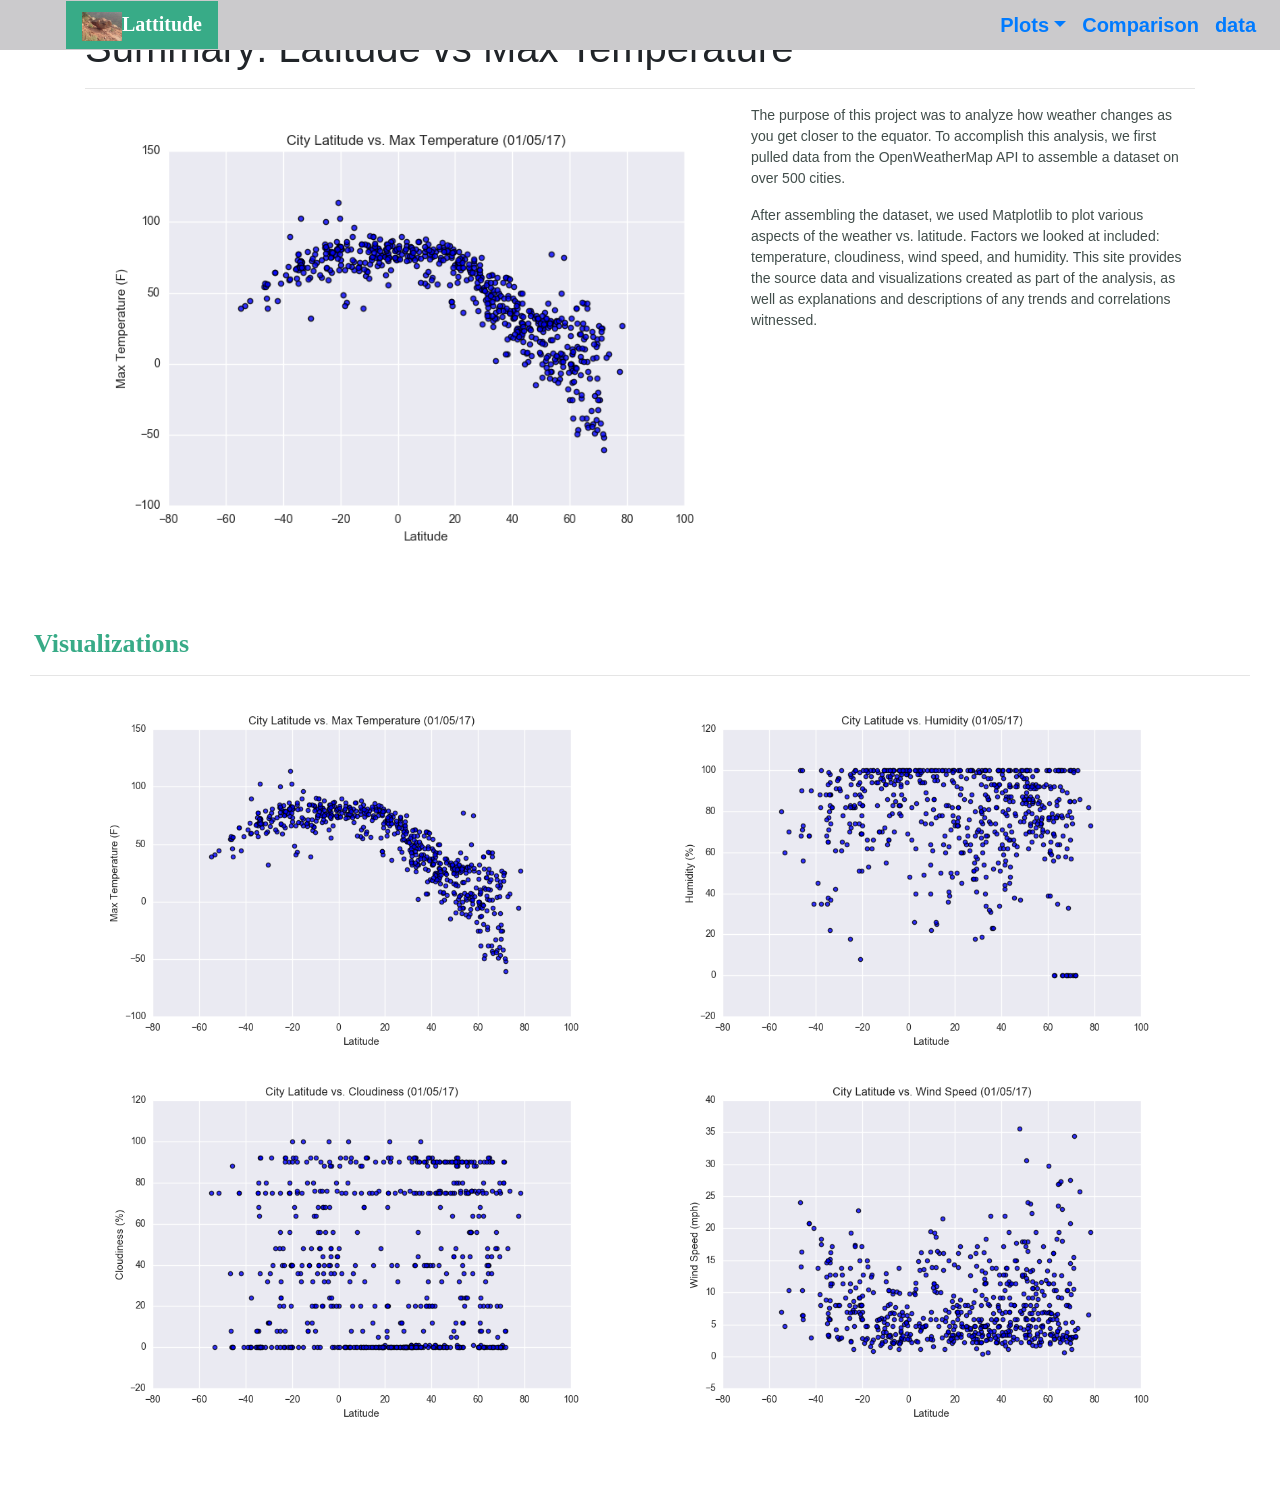
==== index.html @ 439bf43c "file formate updated" ====
<!DOCTYPE html>
<html>
<head>
  <meta charset="UTF-8">
  <meta name="viewport" content="width=device-width, initial-scale=1"> 
  <meta http-equiv="X-UA-Compatible" content="ie=edge">
  <title>WebVisualizations</title>
  <link rel="stylesheet" href="https://maxcdn.bootstrapcdn.com/bootstrap/4.0.0/css/bootstrap.min.css" integrity="sha384-Gn5384xqQ1aoWXA+058RXPxPg6fy4IWvTNh0E263XmFcJlSAwiGgFAW/dAiS6JXm" crossorigin="anonymous">
  <link rel="stylesheet" href="https://maxcdn.bootstrapcdn.com/bootstrap/4.4.1/css/bootstrap.min.css">
  <script src="https://ajax.googleapis.com/ajax/libs/jquery/3.4.1/jquery.min.js"></script>
  <script src="https://cdnjs.cloudflare.com/ajax/libs/popper.js/1.16.0/umd/popper.min.js"></script>
  <script src="https://maxcdn.bootstrapcdn.com/bootstrap/4.4.1/js/bootstrap.min.js"></script> 
	<link rel="stylesheet" type="text/css" href="style.css">
​
</head>

<body>
    <div class="navigation">
      <nav class="navbar fixed-top navbar-expand-lg">
          <a class="navbar-brand" href="index.html"><img src="IMG-1922 (3).jpg" alt="Logo" style="width:40px;">Lattitude</a>
          <button class="navbar-toggler border" type="button" data-toggle="collapse" data-target="#navbarNavDropdown" aria-controls="navbarNavDropdown" aria-expanded="false" aria-label="Toggle navigation">
            <span class="navbar-toggler-icon"></span>
          </button>
    <!--collect the nav bars-->
    <div class="collapse navbar-collapse" id="navbarNavDropdown">
      <ul class="navbar-nav ml-auto">
        <li class="nav-item dropdown">
          <a href="#" class="nav-link dropdown-toggle" data-toggle="dropdown" id="navbarDropdownMenuLink" role="button" aria-haspopup="true" aria-expanded="false">Plots</a>
            <div class="dropdown-menu" aria-labelledby="navbarDropdownMenuLink">
            <a class="dropdown-item" href="temp1.html">Max Temperature</a>
            <a class="dropdown-item" href="humidity.html">Humidity</a>
            <a class="dropdown-item" href="cloudiness.html">Cloudiness</a>
            <a class="dropdown-item" href="wind.html">Wind Speed</a>
          </div>
        </li>
        <li class="nav-item">
          <a class="nav-link" href="comparison.html">Comparison</a>
       </li>
        <li class="nav-item">
          <a class="nav-link" href="data.html">data</a>
        </li>
      </ul>
    </div>
      </nav>
    </div>
    <!--END OF NAV BAR-->
    <!--strat of the container-->
    <div class ="container">
      <div class="row">
        <div class="col-log-7 col-md-12">
          <div class="description-contenet">
            <h1 class="desciption-head"> Summary: Latitude vs Max Temperature </h1>
            <hr>
            <img src="Resources/assets/images/Fig1.png" alt="Latitude vs Max Temperature" class="description-image">
            
              <p>The purpose of this project was to analyze how weather changes as you get closer to the equator. To accomplish this analysis,
               we first pulled data from the OpenWeatherMap API to assemble a dataset on over 500 cities.</p>
              <p>After assembling the dataset, we used Matplotlib to plot various aspects of the weather vs. latitude. Factors we 
              looked at included: temperature, cloudiness, wind speed, and humidity. This site provides the source 
              data and visualizations created as part of the analysis, as well as explanations and descriptions of any trends and correlations witnessed.</p>
          
          </div>
        </div>
      </div>
    </div>
  </div>

<section id="imageNav-area">
  <div class="imageNav-content">
    <h2 class="imageNav-header">Visualizations</h2>
    <hr />
    <div class="container">
<div class="row">
<div class="col-6">
          <a href="temp.html">
    <img src="Resources/assets/images/Fig1.png" alt="Latitude vs. Max Temperature", title="Latitude vs. Max Temperature" class="imageNav-photo">
  </a>
</div>
<div class="col-6">
          <a href="humidity.html">
    <img src="Resources/assets/images/Fig2.png" alt="Latitude vs. Humidity", title="Latitude vs. Humidity" class="imageNav-photo">
    </a>
          </div>
<div class="col-6">
          <a href="cloudiness.html">
    <img src="Resources/assets/images/Fig3.png" alt="Latitude vs. Cloudiness", title="Latitude vs. Cloudiness", class="imageNav-photo">
  </a>
</div>
<div class="col-6">
          <a href="wind.html">
    <img src="Resources/assets/images/Fig4.png" alt="Latitude vs. Wind Speed", title="Latitude vs. Wind Speed", class="imageNav-photo">
  </a>
</div>
      </div>
</div>
  </div>
</section>
</body>
</html>
---- style.css ----
style.css



body{
    background-color: #EDEDED; 
}

.navbar{
    max-height: 50px; 
	background-color: #cbcacc; 
	font-size: 20px; 
	margin-right: auto;
	font-weight: bold;
}

.navigation .navbar-brand{
	color: white; 
	margin-left: 50px; 
	padding: inherit; 
	font-weight: bold; 
	background-color: #38ab87;
	font-family: Georgia, Times, "Times New Roman", serif;
}

.dropdown-item{
	color: #30615c; 
	font-weight: bold;
	font-size: 15;
}

.dropdown-menu .dropdown-item:hover, .dropdown-menu .dropdown-item:active{
    background-color:#adc7c4; 
}

.nav-link:hover{
    background-color:#adc7c4;
}
.title {
	color: #38ab87;;
}

/* Media Queries */
@media (max-width: 991.98px){
.navbar-expand-lg{
	background-color: #38ab87;
}
.navbar{
    max-height: none; 
    padding: inherit;
}
.navbar div{
    margin: inherit; 
    background-color: white;  
}
.navbar-brand{
    padding: 10px; 
}

button{
    margin-left: auto; 
}

button:focus {
    outline: 1px dotted;
}
}

.description-content {
	margin-top: 30px;
	margin-bottom: 60px;
	padding: 10px 30px 5px;
	color: black;
	background-color: white;
}

.imageNav-content {
	margin-top: 40px;
	margin-bottom: 20px;
	padding: 10px 30px 40px;
	color: black;
	background-color: white;
}
.description-header, .imageNav-header {
	padding-top: 15px; 
	padding-left: 4px;
	color: #38ab87;
	font-size: 26px;
	font-weight: bold;
	font-family: Georgia, Times, "Times New Roman", serif;
}

img{
	width: 100%;
	height: 100%;
}

.description-image {
	float: left;
	width: 60%;
	height: 60%;
}

p{
	color: #414d4a;
	font-size: 14px;
	font-family: Arial, Helvetica, sans-serif;
}


.active, .imageNav-photo:hover{
    border-color:#38ab87;
    border-style: solid; 
}
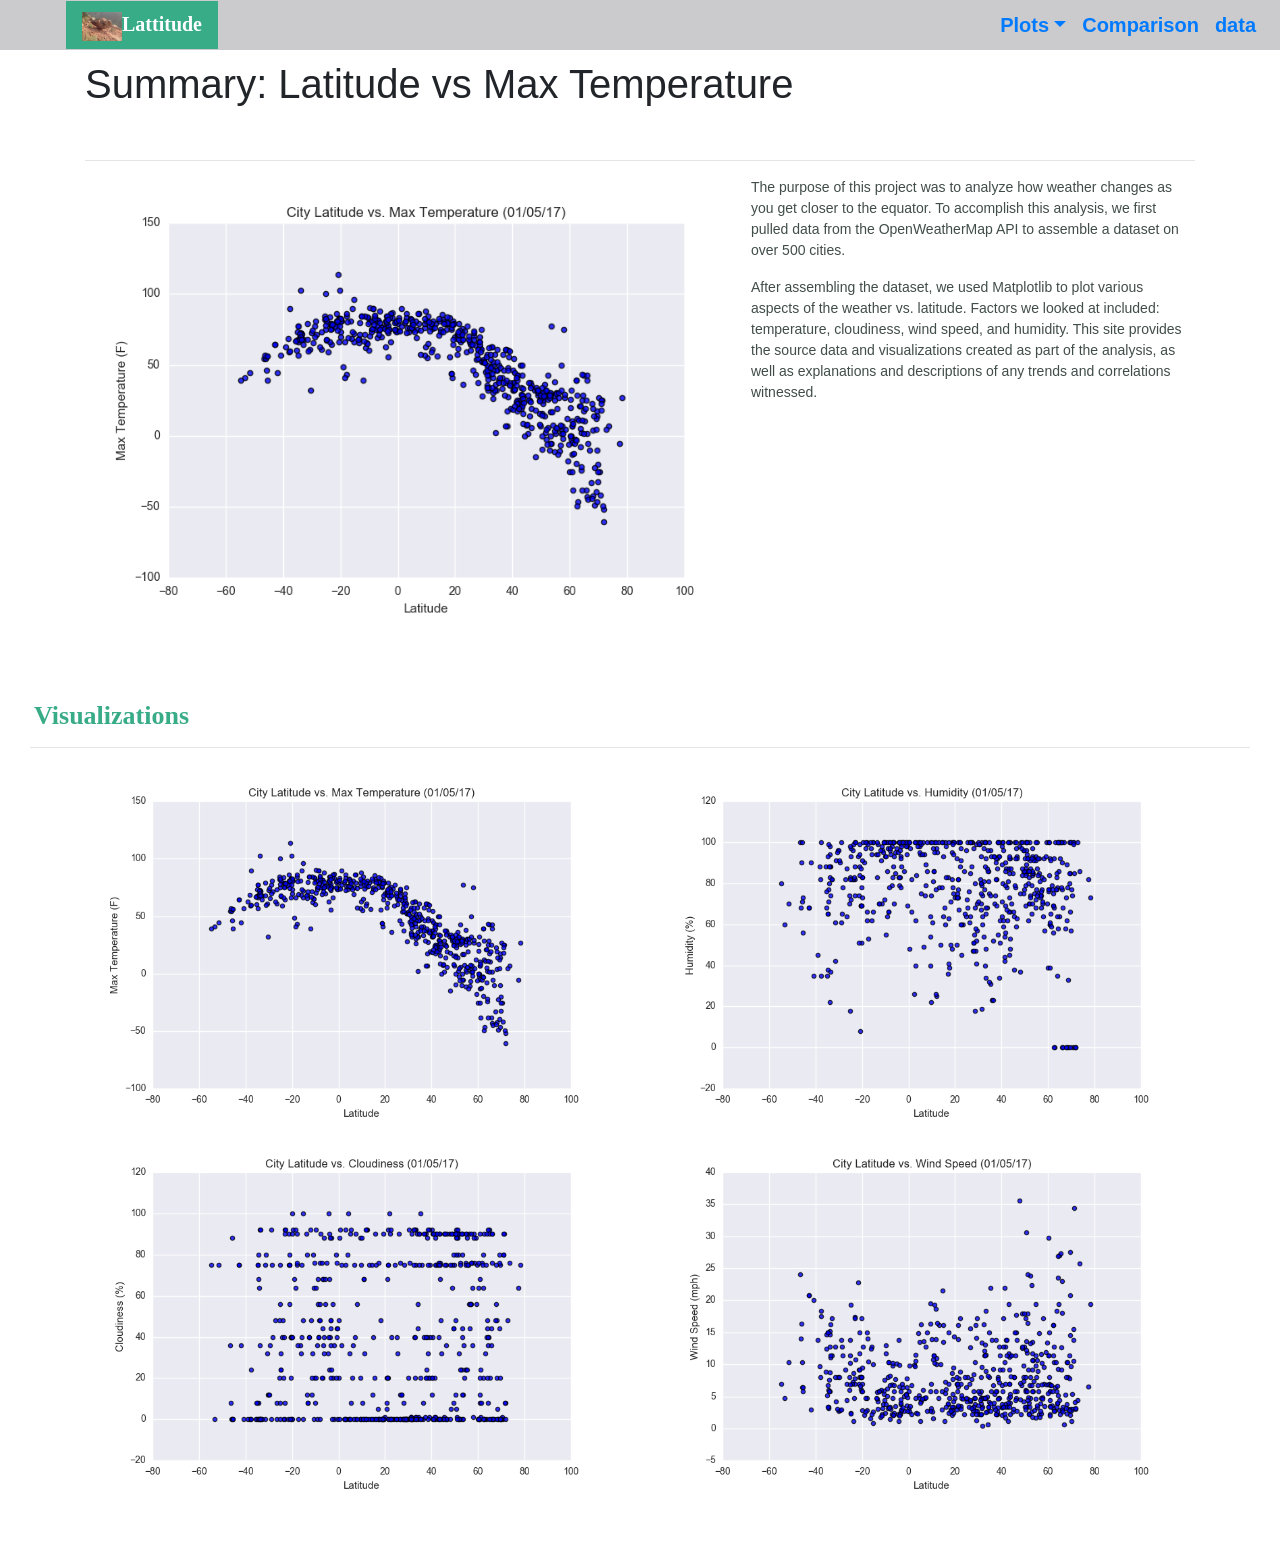
==== commit 2950cc57: "title of the web updated" ====
--- a/index.html
+++ b/index.html
@@ -4,7 +4,7 @@
   <meta charset="UTF-8">
   <meta name="viewport" content="width=device-width, initial-scale=1"> 
   <meta http-equiv="X-UA-Compatible" content="ie=edge">
-  <title>WebVisualizations</title>
+  <title>Weather Changes </title>
   <link rel="stylesheet" href="https://maxcdn.bootstrapcdn.com/bootstrap/4.0.0/css/bootstrap.min.css" integrity="sha384-Gn5384xqQ1aoWXA+058RXPxPg6fy4IWvTNh0E263XmFcJlSAwiGgFAW/dAiS6JXm" crossorigin="anonymous">
   <link rel="stylesheet" href="https://maxcdn.bootstrapcdn.com/bootstrap/4.4.1/css/bootstrap.min.css">
   <script src="https://ajax.googleapis.com/ajax/libs/jquery/3.4.1/jquery.min.js"></script>
@@ -49,7 +49,7 @@
       <div class="row">
         <div class="col-log-7 col-md-12">
           <div class="description-contenet">
-            <h1 class="desciption-head"> Summary: Latitude vs Max Temperature </h1>
+           <h1 class="desciption-head"> Summary: Latitude vs Max Temperature </h1>
             <hr>
             <img src="Resources/assets/images/Fig1.png" alt="Latitude vs Max Temperature" class="description-image">
             
--- a/style.css
+++ b/style.css
@@ -6,6 +6,9 @@
     background-color: #EDEDED; 
 }
 
+.desciption-head {
+	line-height: 3;
+}
 .navbar{
     max-height: 50px; 
 	background-color: #cbcacc; 
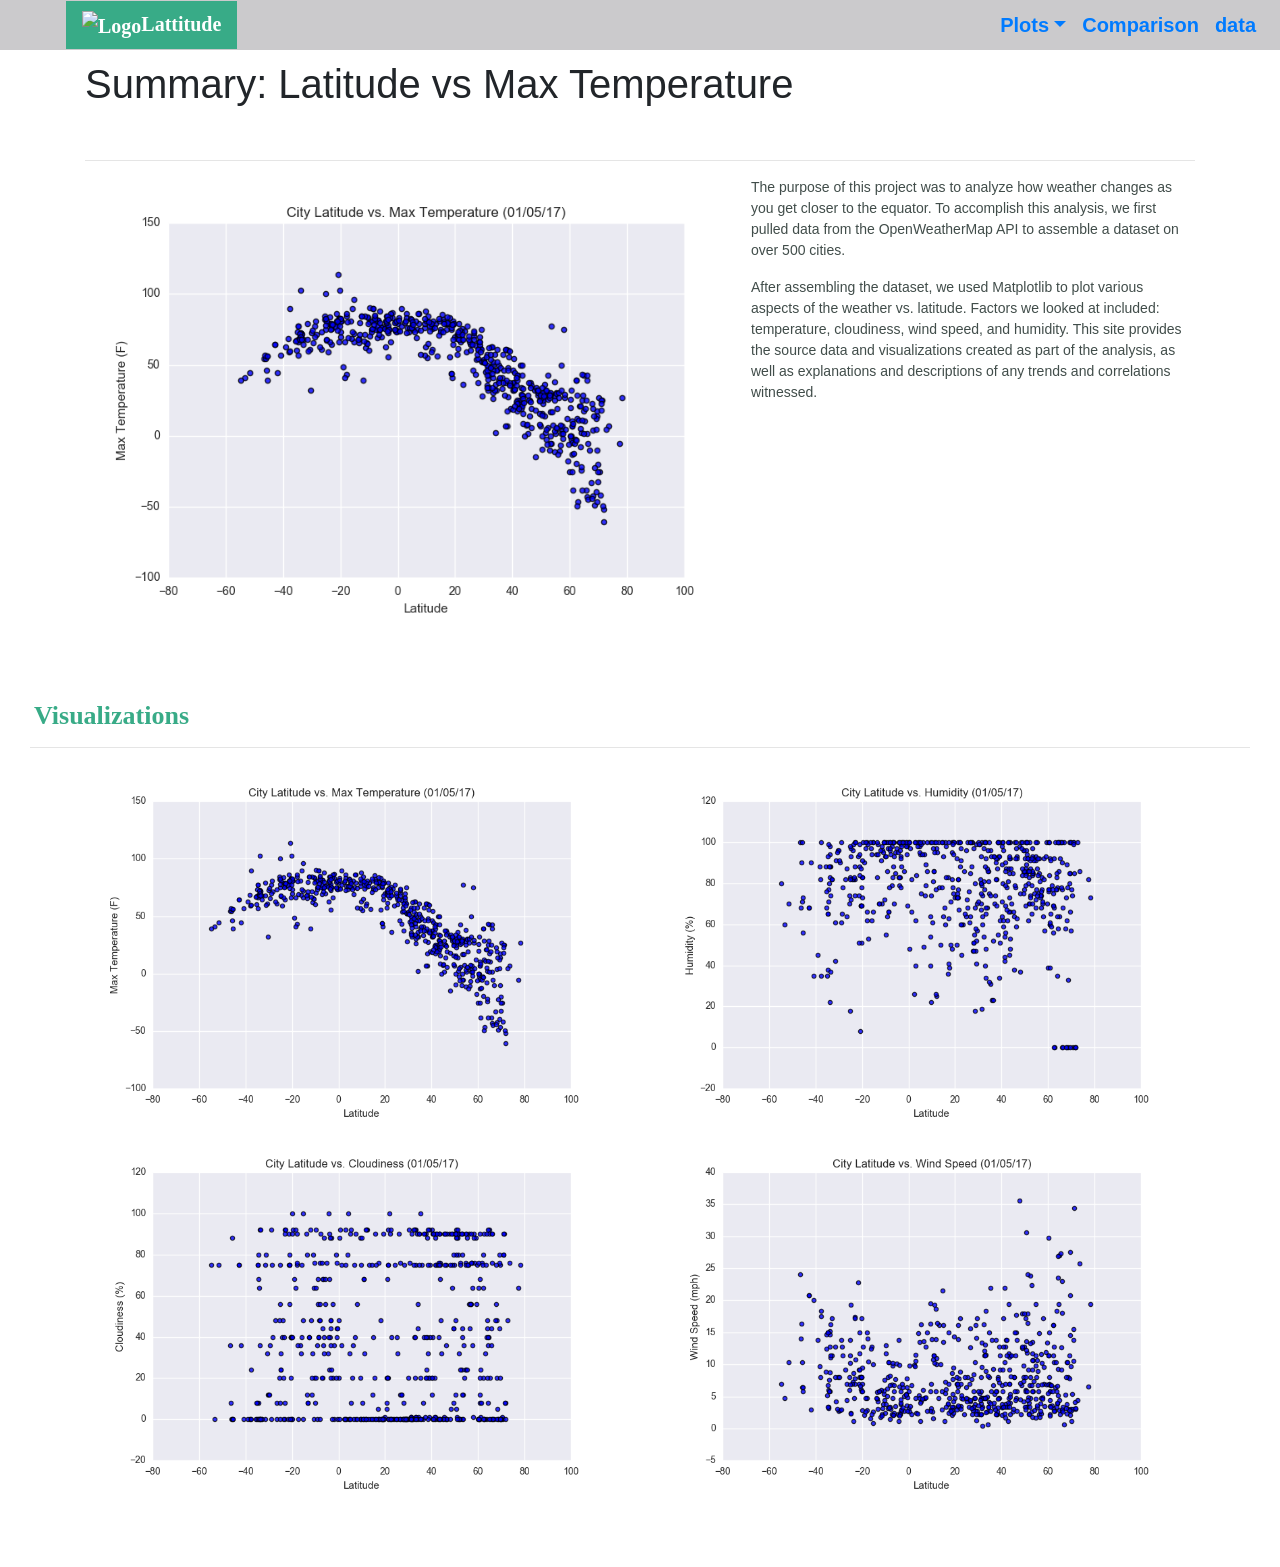
==== commit 41a218e5: "an image logo was added" ====
--- a/index.html
+++ b/index.html
@@ -17,7 +17,7 @@
 <body>
     <div class="navigation">
       <nav class="navbar fixed-top navbar-expand-lg">
-          <a class="navbar-brand" href="index.html"><img src="IMG-1922 (3).jpg" alt="Logo" style="width:40px;">Lattitude</a>
+          <a class="navbar-brand" href="index.html"><img src="Resources/assets/images/IMG-1922 (3).jpg" alt="Logo" style="width:40px;">Lattitude</a>
           <button class="navbar-toggler border" type="button" data-toggle="collapse" data-target="#navbarNavDropdown" aria-controls="navbarNavDropdown" aria-expanded="false" aria-label="Toggle navigation">
             <span class="navbar-toggler-icon"></span>
           </button>
